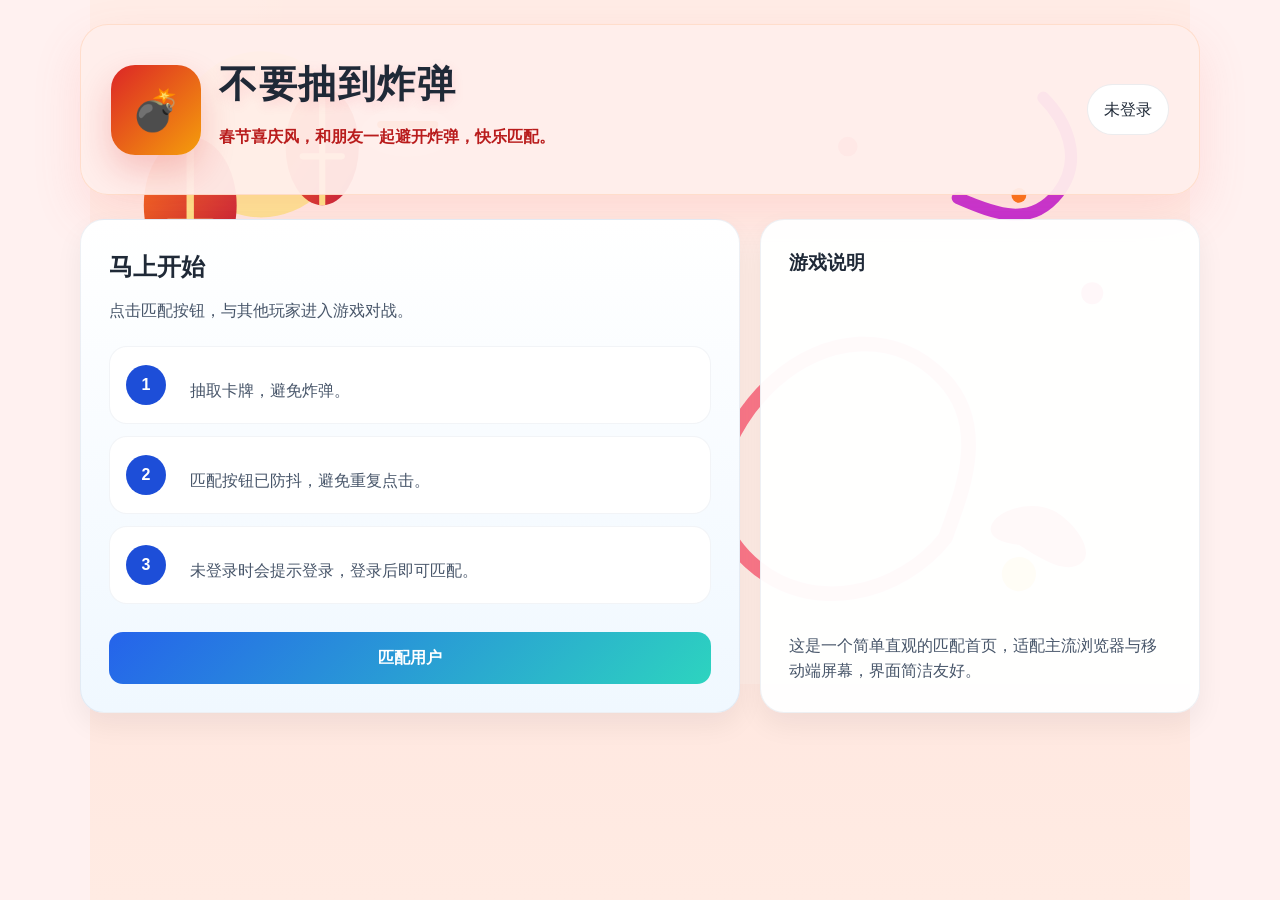
==== game.html @ c9040be9 "feat: implement card game features (Issues #8, #9, #10, #11) - Add deck pile with 28 cards and 8 car" ====
<!DOCTYPE html>
<html lang="zh-CN">
<head>
  <meta charset="UTF-8" />
  <meta name="viewport" content="width=device-width, initial-scale=1.0" />
  <title>游戏房间 - 不要抽到炸弹</title>
  <link rel="stylesheet" href="styles.css" />
</head>
<body data-page="game">
  <div class="page-shell">
    <header class="hero">
      <div class="brand">
        <div class="logo">💣</div>
        <div>
          <h1>游戏房间</h1>
          <p class="tagline">匹配完成，准备进入下一局。</p>
        </div>
      </div>
      <div class="user-panel" id="userPanel"></div>
    </header>

    <main class="content">
      <section class="game-table-container">
        <!-- 游戏区域：包含牌桌和玩家 -->
        <div class="game-area">
          <!-- 游戏状态信息 -->
          <div class="game-status-bar">
            <div class="status-item">
              <span class="status-label">游戏进度:</span>
              <span class="status-value" id="gameProgress">等待开始</span>
            </div>
            <div class="status-item">
              <span class="status-label">当前回合:</span>
              <span class="status-value" id="currentTurn">-</span>
            </div>
            <div class="status-item">
              <span class="status-label">在线人数:</span>
              <span class="status-value" id="onlineCount">5/5</span>
            </div>
          </div>
          
          <!-- 玩家环形分布（牌桌外围） -->
          <div class="players-circle" id="playersCircle">
            <!-- 玩家将通过 JavaScript 动态生成 -->
          </div>
          
          <!-- 牌桌区域（居中） -->
          <div class="game-table">
            <!-- 底牌堆区域（左侧） -->
            <div class="deck-pile" id="deckPile">
              <div class="deck-stack" id="deckStack">
                <!-- 卡牌堆叠将通过 JavaScript 动态生成 -->
              </div>
              <div class="deck-count" id="deckCount">
                <span class="deck-number">28</span>
              </div>
            </div>
            
            <!-- 出牌公示区（右侧，Issue #11） -->
            <div class="play-area" id="playArea">
              <div class="played-cards-container" id="playedCardsContainer">
                <!-- 已打出的牌将在这里显示 -->
              </div>
            </div>
          </div>
          
          <!-- 当前玩家指示器（箭头） -->
          <div class="turn-indicator" id="turnIndicator">
            <div class="arrow">▼</div>
          </div>
        </div>
        
        <!-- 游戏控制按钮（手牌区上方） -->
        <div class="game-controls">
          <button class="primary-button action-btn" id="drawCardBtn" disabled>抽牌</button>
          <button class="secondary-button action-btn" id="playCardBtn" disabled>出牌</button>
          <button class="tertiary-button action-btn" id="leaveRoomBtn">离开房间</button>
        </div>
        
        <!-- 手牌区域（中间位置） -->
        <div class="hand-area" id="handArea">
          <h3>我的手牌</h3>
          <div class="hand-cards" id="handCards">
            <!-- 手牌将在这里显示 -->
          </div>
          <div class="card-count">剩余卡牌: <span id="cardCount">0</span></div>
        </div>
      </section>
    </main>
  </div>

  <script src="main.js"></script>
</body>
</html>
---- styles.css ----
:root {
  color-scheme: light;
  font-family: "Noto Sans SC", "Segoe UI", Roboto, Arial, sans-serif;
  background-color: #f7f8fc;
  color: #1f2937;
  font-size: 16px;
}

* {
  box-sizing: border-box;
}

html,
body {
  margin: 0;
  min-height: 100%;
}

body {
  min-height: 100vh;
  background-color: #fff1f0;
  background-image:
    url('background-festival.svg'),
    radial-gradient(circle at top left, rgba(255, 255, 255, 0.9), transparent 24%),
    linear-gradient(180deg, #fff1f0 0%, #ffe3dc 42%, #ffebe3 100%);
  background-repeat: no-repeat;
  background-position: top center;
  background-size: 1100px auto;
  line-height: 1.6;
}

.page-shell {
  width: min(1120px, calc(100% - 24px));
  margin: 0 auto;
  padding: 24px 0 40px;
}

.hero {
  display: flex;
  align-items: center;
  justify-content: space-between;
  gap: 20px;
  padding: 28px 30px;
  border-radius: 28px;
  background: rgba(255, 239, 235, 0.95);
  border: 1px solid rgba(251, 146, 60, 0.18);
  box-shadow: 0 20px 50px rgba(245, 101, 100, 0.14);
}

.brand {
  display: flex;
  align-items: center;
  gap: 18px;
}

.logo {
  width: 90px;
  height: 90px;
  border-radius: 24px;
  display: grid;
  place-items: center;
  font-size: 40px;
  background: linear-gradient(135deg, #dc2626 0%, #f59e0b 100%);
  color: #fff;
  box-shadow: 0 16px 34px rgba(220, 38, 38, 0.22);
}

.hero h1,
.hero h2,
.section-head h2,
.tips-card h3 {
  margin: 0;
}

.hero h1 {
  letter-spacing: 0.04em;
  text-shadow: 0 4px 12px rgba(244, 63, 94, 0.15);
  font-size: clamp(2rem, 3vw, 3rem);
}

.tagline {
  margin-top: 10px;
  max-width: 520px;
  color: #b91c1c;
  font-weight: 600;
}

.user-panel {
  min-width: 180px;
  display: flex;
  justify-content: flex-end;
}

.user-badge {
  display: inline-flex;
  align-items: center;
  gap: 12px;
  padding: 12px 16px;
  border-radius: 999px;
  border: 1px solid rgba(15, 23, 42, 0.08);
  background: #ffffff;
}

.user-avatar {
  width: 46px;
  height: 46px;
  border-radius: 50%;
  object-fit: cover;
  border: 2px solid #fff;
  box-shadow: 0 8px 24px rgba(15, 23, 42, 0.08);
}

.user-name {
  font-weight: 700;
  color: #111827;
}

.content {
  display: grid;
  grid-template-columns: 1.2fr 0.8fr;
  gap: 20px;
  margin-top: 24px;
}

/* Game page uses full width */
body[data-page="game"] .content {
  grid-template-columns: 1fr;
}

/* Countdown page uses full width */
body[data-page="countdown"] .content {
  grid-template-columns: 1fr;
}

/* Match page uses full width */
body[data-page="match"] .content {
  grid-template-columns: 1fr;
}

.card {
  border-radius: 24px;
  padding: 28px;
  background: rgba(255, 255, 255, 0.96);
  border: 1px solid rgba(148, 163, 184, 0.16);
  box-shadow: 0 12px 28px rgba(15, 23, 42, 0.06);
}

.highlight {
  background: linear-gradient(180deg, #ffffff 0%, #f0f8ff 100%);
}

.section-head p,
.rule-list p,
.tips-card p,
.match-status p {
  margin: 12px 0 0;
  color: #475569;
}

.rule-list {
  display: grid;
  gap: 12px;
  margin: 22px 0 28px;
}

.rule-item {
  display: grid;
  grid-template-columns: 48px 1fr;
  gap: 16px;
  align-items: center;
  padding: 18px 18px 18px 16px;
  border-radius: 18px;
  background: #ffffff;
  border: 1px solid rgba(148, 163, 184, 0.12);
}

.rule-item strong {
  display: inline-flex;
  align-items: center;
  justify-content: center;
  width: 40px;
  height: 40px;
  border-radius: 50%;
  background: #1d4ed8;
  color: #fff;
  font-size: 1rem;
}

.primary-button,
.secondary-button,
.tertiary-button {
  display: inline-flex;
  align-items: center;
  justify-content: center;
  width: 100%;
  min-height: 52px;
  border: none;
  border-radius: 14px;
  font-size: 1rem;
  font-weight: 700;
  cursor: pointer;
  transition: transform 0.16s ease, background-color 0.16s ease, opacity 0.16s ease;
}

.primary-button {
  background: linear-gradient(135deg, #2563eb 0%, #2dd4bf 100%);
  color: #fff;
}

.secondary-button {
  background: linear-gradient(135deg, #f59e0b 0%, #f97316 100%);
  color: #fff;
}

.tertiary-button {
  background: #eef2ff;
  color: #6b7280;
}

.primary-button:hover,
.secondary-button:hover,
.tertiary-button:hover {
  transform: translateY(-1px);
}

.primary-button:disabled,
.secondary-button:disabled {
  opacity: 0.6;
  cursor: not-allowed;
}

.tips-card {
  display: flex;
  flex-direction: column;
  justify-content: space-between;
}

.tips-card h3 {
  margin-bottom: 14px;
  font-size: 1.2rem;
}

.match-status {
  display: flex;
  flex-direction: column;
  gap: 18px;
}

.match-card {
  display: grid;
  gap: 18px;
}

.match-head {
  display: flex;
  align-items: center;
  justify-content: space-between;
  gap: 16px;
}

.progress-track {
  width: 100%;
  height: 16px;
  border-radius: 999px;
  background: #e2e8f0;
  overflow: hidden;
}

.progress-fill {
  width: 0;
  height: 100%;
  border-radius: 999px;
  background: linear-gradient(90deg, #3b82f6, #14b8a6);
  transition: width 0.35s ease;
}

.player-grid {
  display: grid;
  gap: 14px;
  grid-template-columns: repeat(2, minmax(0, 1fr));
}

.player-card {
  display: flex;
  align-items: center;
  gap: 14px;
  padding: 16px;
  border-radius: 18px;
  background: #f8fafc;
  border: 1px solid rgba(148, 163, 184, 0.18);
}

.player-card.player-self {
  background: linear-gradient(180deg, rgba(59,130,246,0.12), rgba(255,255,255,0.9));
}

.player-card.placeholder {
  opacity: 0.78;
}

.player-avatar {
  width: 52px;
  height: 52px;
  border-radius: 50%;
  object-fit: cover;
  background: #e2e8f0;
}

.placeholder-circle {
  width: 52px;
  height: 52px;
  border-radius: 50%;
  background: linear-gradient(135deg, #e2e8f0 0%, #cbd5e1 100%);
}

.player-info strong {
  display: block;
  font-size: 1rem;
  color: #0f172a;
}

.player-info span {
  color: #475569;
  font-size: 0.95rem;
}

.match-footer {
  display: flex;
  flex-wrap: wrap;
  gap: 12px;
}

.countdown-card {
  display: grid;
  gap: 20px;
  text-align: center;
}

.countdown-card .player-grid {
  grid-template-columns: repeat(3, minmax(0, 1fr));
}

.countdown-circle {
  width: 140px;
  height: 140px;
  margin: 0 auto;
  border-radius: 50%;
  display: grid;
  place-items: center;
  background: radial-gradient(circle, rgba(56,189,248,0.22) 0%, rgba(14,165,233,0.08) 70%);
  box-shadow: inset 0 0 0 1px rgba(56,189,248,0.12);
}

.countdown-circle span {
  font-size: 3.2rem;
  font-weight: 800;
  color: #0f172a;
}

/* ========== Game Room Styles ========== */
.game-table-container {
  display: flex;
  flex-direction: column;
  gap: 24px;
  padding: 20px;
}

.game-area {
  position: relative;
  width: 100%;
  max-width: 900px;
  height: 650px;
  margin: 0 auto;
}

.game-status-bar {
  display: flex;
  justify-content: center;
  gap: 32px;
  padding: 12px 24px;
  background: rgba(255, 255, 255, 0.95);
  border-radius: 16px;
  box-shadow: 0 4px 12px rgba(0, 0, 0, 0.08);
  margin-bottom: 16px;
  flex-wrap: wrap;
}

.status-item {
  display: flex;
  align-items: center;
  gap: 8px;
  font-size: 0.95rem;
}

.status-label {
  color: #6b7280;
  font-weight: 500;
}

.status-value {
  color: #1f2937;
  font-weight: 700;
}

.game-table {
  position: absolute;
  top: 50%;
  left: 50%;
  transform: translate(-50%, -50%);
  width: 450px;
  height: 450px;
  background: radial-gradient(ellipse at center, #2d5016 0%, #1a3a0a 70%);
  border-radius: 50%;
  border: 12px solid #8b4513;
  box-shadow: 
    0 0 0 8px #654321,
    0 20px 60px rgba(0, 0, 0, 0.4),
    inset 0 0 100px rgba(0, 0, 0, 0.3);
  z-index: 5;
  display: flex;
  align-items: flex-start; /* 顶部对齐 */
  justify-content: space-between;
  padding: 120px 50px 0; /* 增加上内边距使整体更居中 */
}

/* 中央装饰背景（不阻挡点击） */
.table-center-decoration {
  position: absolute;
  top: 50%;
  left: 50%;
  transform: translate(-50%, -50%);
  text-align: center;
  pointer-events: none; /* 不阻挡鼠标事件 */
  opacity: 0.3; /* 半透明，作为背景装饰 */
  z-index: 0;
}

.table-message {
  color: rgba(255, 255, 255, 0.4);
  font-size: 1rem;
  margin: 0;
}

.table-center {
  position: absolute;
  top: 50%;
  left: 50%;
  transform: translate(-50%, -50%);
  text-align: center;
  z-index: 10;
}

.deck-area {
  display: flex;
  flex-direction: column;
  align-items: center;
  gap: 12px;
}

/* 底牌堆样式 */
.deck-pile {
  display: flex;
  flex-direction: column;
  align-items: center;
  gap: 10px; /* 减小间距使布局更紧凑 */
  position: relative;
  z-index: 10;
}

.deck-stack {
  position: relative;
  width: 90px;
  height: 120px;
}

.deck-card {
  position: absolute;
  width: 90px;
  height: 120px;
  background: linear-gradient(135deg, #1e40af 0%, #3b82f6 50%, #1e40af 100%);
  border-radius: 8px;
  border: 3px solid #fff;
  box-shadow: 
    0 2px 8px rgba(0, 0, 0, 0.3),
    inset 0 0 20px rgba(255, 255, 255, 0.1);
  display: flex;
  align-items: center;
  justify-content: center;
  transition: all 0.3s ease;
}

/* 扑克牌背面图案 */
.deck-card::before {
  content: '';
  position: absolute;
  top: 50%;
  left: 50%;
  transform: translate(-50%, -50%);
  width: 70px;
  height: 100px;
  background: repeating-linear-gradient(
    45deg,
    rgba(255, 255, 255, 0.1) 0px,
    rgba(255, 255, 255, 0.1) 2px,
    transparent 2px,
    transparent 8px
  );
  border-radius: 4px;
  border: 2px solid rgba(255, 255, 255, 0.3);
}

/* 卡牌堆叠效果 - 每层偏移 */
.deck-stack .deck-card:nth-child(1) { transform: translate(0, 0); z-index: 1; }
.deck-stack .deck-card:nth-child(2) { transform: translate(2px, -2px); z-index: 2; }
.deck-stack .deck-card:nth-child(3) { transform: translate(4px, -4px); z-index: 3; }
.deck-stack .deck-card:nth-child(4) { transform: translate(6px, -6px); z-index: 4; }
.deck-stack .deck-card:nth-child(5) { transform: translate(8px, -8px); z-index: 5; }
.deck-stack .deck-card:nth-child(n+6) { transform: translate(10px, -10px); z-index: 6; }

.deck-count {
  background: rgba(255, 255, 255, 0.95);
  padding: 6px 16px;
  border-radius: 20px;
  box-shadow: 0 4px 12px rgba(0, 0, 0, 0.2);
  text-align: center;
}

.deck-number {
  font-size: 1.4rem;
  font-weight: 800;
  color: #1e40af;
  display: inline-block;
  transition: all 0.3s ease;
}

.deck-number.update {
  animation: countUpdate 0.4s ease-out;
}

@keyframes countUpdate {
  0% { transform: scale(1); }
  50% { transform: scale(1.3); color: #ef4444; }
  100% { transform: scale(1); }
}

/* 抽牌动画 */
@keyframes drawCard {
  0% { 
    transform: translate(10px, -10px) scale(1);
    opacity: 1;
  }
  50% {
    transform: translate(0, -50px) scale(1.1);
    opacity: 0.8;
  }
  100% { 
    transform: translate(-100px, -150px) scale(0.8);
    opacity: 0;
  }
}

.deck-card.drawing {
  animation: drawCard 0.6s ease-out forwards;
}

/* 8种牌型卡通图案样式 */
.card-type-badge {
  position: absolute;
  top: 50%;
  left: 50%;
  transform: translate(-50%, -50%);
  width: 60px;
  height: 60px;
  border-radius: 50%;
  display: flex;
  align-items: center;
  justify-content: center;
  font-size: 2rem;
  background: rgba(255, 255, 255, 0.95);
  box-shadow: 0 4px 12px rgba(0, 0, 0, 0.2);
  z-index: 10;
}

/* 炸弹 - 红色 */
.card-type-badge.bomb { background: linear-gradient(135deg, #ef4444 0%, #dc2626 100%); }
/* 洛阳铲 - 棕色 */
.card-type-badge.shovel { background: linear-gradient(135deg, #92400e 0%, #78350f 100%); }
/* 明察秋毫 - 蓝色 */
.card-type-badge.clear-sight { background: linear-gradient(135deg, #3b82f6 0%, #2563eb 100%); }
/* 顺手牵羊 - 绿色 */
.card-type-badge.steal { background: linear-gradient(135deg, #10b981 0%, #059669 100%); }
/* 回马枪 - 橙色 */
.card-type-badge.counter-attack { background: linear-gradient(135deg, #f59e0b 0%, #d97706 100%); }
/* 休养生息 - 紫色 */
.card-type-badge.recover { background: linear-gradient(135deg, #8b5cf6 0%, #7c3aed 100%); }
/* 偷梁换柱 - 青色 */
.card-type-badge.swap { background: linear-gradient(135deg, #06b6d4 0%, #0891b2 100%); }
/* 栽赃嫁祸 - 粉色 */
.card-type-badge.frame { background: linear-gradient(135deg, #ec4899 0%, #db2777 100%); }

/* 牌型展示区域 */
.card-type-display {
  display: flex;
  gap: 6px;
  flex-wrap: wrap;
  justify-content: center;
  margin-top: 4px;
}

.card-type-icon {
  width: 32px;
  height: 32px;
  border-radius: 50%;
  display: flex;
  align-items: center;
  justify-content: center;
  font-size: 1rem;
  color: #fff;
  box-shadow: 0 2px 8px rgba(0, 0, 0, 0.2);
  transition: all 0.3s ease;
  cursor: pointer;
}

.card-type-icon:hover {
  transform: scale(1.2);
  box-shadow: 0 4px 16px rgba(0, 0, 0, 0.3);
}

.card-deck {
  font-size: 4rem;
  animation: pulse 2s ease-in-out infinite;
  filter: drop-shadow(0 4px 8px rgba(0, 0, 0, 0.3));
}

@keyframes pulse {
  0%, 100% { transform: scale(1); }
  50% { transform: scale(1.05); }
}

.table-message {
  color: #fff;
  font-size: 1.1rem;
  font-weight: 600;
  text-shadow: 0 2px 4px rgba(0, 0, 0, 0.5);
  margin: 0;
}

/* 出牌公示区（Issue #11） */
.play-area {
  display: flex;
  flex-direction: column;
  align-items: center;
  gap: 8px;
  padding: 12px;
  background: rgba(255, 255, 255, 0.1);
  border-radius: 12px;
  min-height: 110px;
  width: 130px;
  z-index: 10;
}

.played-cards-container {
  display: flex;
  gap: 8px;
  flex-wrap: wrap;
  justify-content: center;
  align-items: center;
  min-height: 90px;
}

.played-card {
  position: relative;
  width: 60px;
  height: 90px;
  background: linear-gradient(135deg, #fff 0%, #f0f0f0 100%);
  border: 2px solid #ddd;
  border-radius: 8px;
  display: flex;
  flex-direction: column;
  align-items: center;
  justify-content: center;
  font-size: 1.5rem;
  box-shadow: 0 2px 6px rgba(0, 0, 0, 0.15);
  animation: playCardFly 0.6s ease-out;
  transition: all 0.3s ease;
  gap: 2px;
  padding: 4px;
}

.played-card .card-icon {
  font-size: 1.8rem;
  line-height: 1;
}

.played-card .card-name {
  font-size: 0.6rem;
  color: #666;
  line-height: 1;
  white-space: nowrap;
  overflow: hidden;
  text-overflow: ellipsis;
  max-width: 100%;
}

.played-card.latest {
  transform: scale(1.1);
  border-color: #fbbf24;
  box-shadow: 0 0 12px rgba(251, 191, 36, 0.6);
  z-index: 10;
}

.played-card.special-effect {
  animation: playCardFly 0.6s ease-out, specialPulse 1s ease-in-out infinite;
}

@keyframes playCardFly {
  0% {
    opacity: 0;
    transform: translateY(-30px) scale(0.5) rotate(-10deg);
  }
  60% {
    transform: translateY(5px) scale(1.1) rotate(2deg);
  }
  100% {
    opacity: 1;
    transform: translateY(0) scale(1) rotate(0deg);
  }
}

@keyframes specialPulse {
  0%, 100% {
    box-shadow: 0 0 12px rgba(251, 191, 36, 0.6);
  }
  50% {
    box-shadow: 0 0 20px rgba(251, 191, 36, 0.9), 0 0 30px rgba(239, 68, 68, 0.4);
  }
}

.last-play-info {
  display: none; /* 隐藏出牌玩家信息 */
}

.last-play-info .player-avatar-small {
  width: 20px;
  height: 20px;
  border-radius: 50%;
  border: 2px solid #fff;
}

.players-circle {
  position: absolute;
  width: 100%;
  height: 100%;
  top: 0;
  left: 0;
  z-index: 10;
}

.player-position {
  position: absolute;
  display: flex;
  flex-direction: column;
  align-items: center;
  gap: 8px;
  transition: all 0.3s ease;
}

.player-position .player-avatar-wrapper {
  position: relative;
  width: 90px;
  height: 90px;
}

.player-position .player-avatar {
  width: 100%;
  height: 100%;
  border-radius: 50%;
  object-fit: cover;
  border: 4px solid #fff;
  box-shadow: 0 8px 20px rgba(0, 0, 0, 0.3);
  transition: all 0.3s ease;
}

.hand-count-badge {
  position: absolute;
  top: -8px;
  right: -8px;
  min-width: 28px;
  height: 28px;
  background: linear-gradient(135deg, #ef4444 0%, #dc2626 100%);
  color: #fff;
  border-radius: 50%;
  display: flex;
  align-items: center;
  justify-content: center;
  font-size: 0.85rem;
  font-weight: 700;
  border: 3px solid #fff;
  box-shadow: 0 4px 12px rgba(239, 68, 68, 0.4);
  animation: badgePop 0.3s ease-out;
}

@keyframes badgePop {
  0% { transform: scale(0); }
  50% { transform: scale(1.2); }
  100% { transform: scale(1); }
}

.online-status {
  position: absolute;
  bottom: 4px;
  right: 4px;
  width: 14px;
  height: 14px;
  border-radius: 50%;
  border: 2px solid #fff;
  z-index: 20;
}

.online-status.online {
  background: linear-gradient(135deg, #10b981 0%, #059669 100%);
  box-shadow: 0 0 8px rgba(16, 185, 129, 0.6);
}

.online-status.offline {
  background: linear-gradient(135deg, #ef4444 0%, #dc2626 100%);
  box-shadow: 0 0 8px rgba(239, 68, 68, 0.6);
}

.offline-tag {
  position: absolute;
  bottom: -20px;
  left: 50%;
  transform: translateX(-50%);
  background: rgba(239, 68, 68, 0.9);
  color: #fff;
  padding: 2px 8px;
  border-radius: 10px;
  font-size: 0.7rem;
  font-weight: 700;
  white-space: nowrap;
}

.player-position.player-self .player-avatar {
  border-color: #fbbf24;
  box-shadow: 0 0 20px rgba(251, 191, 36, 0.6), 0 8px 20px rgba(0, 0, 0, 0.3);
  transform: scale(1.1);
}

.player-position.current-turn .player-avatar {
  animation: glow 1.5s ease-in-out infinite;
}

@keyframes glow {
  0%, 100% { 
    box-shadow: 0 0 20px rgba(59, 130, 246, 0.6), 0 8px 20px rgba(0, 0, 0, 0.3);
  }
  50% { 
    box-shadow: 0 0 30px rgba(59, 130, 246, 0.9), 0 8px 20px rgba(0, 0, 0, 0.3);
  }
}

.player-name-tag {
  background: rgba(0, 0, 0, 0.7);
  color: #fff;
  padding: 4px 12px;
  border-radius: 12px;
  font-size: 0.9rem;
  font-weight: 600;
  white-space: nowrap;
  backdrop-filter: blur(4px);
}

.player-position.player-self .player-name-tag {
  background: rgba(251, 191, 36, 0.9);
  color: #000;
}

.turn-indicator {
  position: absolute;
  width: 50px;
  height: 50px;
  display: flex;
  align-items: center;
  justify-content: center;
  transition: all 0.5s cubic-bezier(0.4, 0, 0.2, 1);
  z-index: 20;
  background: rgba(251, 191, 36, 0.2);
  border-radius: 50%;
  backdrop-filter: blur(4px);
}

.turn-indicator .arrow {
  font-size: 2.8rem;
  color: #fbbf24;
  filter: drop-shadow(0 4px 8px rgba(0, 0, 0, 0.5));
  animation: rotateArrow 3s linear infinite;
}

@keyframes rotateArrow {
  0% { transform: rotate(0deg); }
  100% { transform: rotate(360deg); }
}

.hand-area {
  background: rgba(255, 255, 255, 0.95);
  border-radius: 20px;
  padding: 20px;
  box-shadow: 0 8px 24px rgba(0, 0, 0, 0.1);
  transition: all 0.3s ease;
}

.hand-area.current-turn-highlight {
  background: linear-gradient(135deg, rgba(251, 191, 36, 0.15) 0%, rgba(255, 255, 255, 0.95) 100%);
  box-shadow: 0 8px 32px rgba(251, 191, 36, 0.3), 0 0 0 3px rgba(251, 191, 36, 0.5);
  transform: scale(1.02);
}

.hand-area h3 {
  margin: 0 0 16px 0;
  color: #1f2937;
  font-size: 1.3rem;
}

.hand-cards {
  display: flex;
  flex-wrap: wrap;
  gap: 12px;
  min-height: 100px;
  align-items: center;
  justify-content: center;
}

.hand-card {
  width: 60px;
  height: 90px;
  background: linear-gradient(135deg, #fff 0%, #f0f0f0 100%);
  border: 2px solid #ddd;
  border-radius: 8px;
  display: flex;
  flex-direction: column;
  align-items: center;
  justify-content: center;
  font-size: 2rem;
  box-shadow: 0 4px 8px rgba(0, 0, 0, 0.1);
  transition: transform 0.2s ease, border-color 0.2s ease, box-shadow 0.2s ease;
  cursor: pointer;
  gap: 2px;
  padding: 4px;
}

.hand-card .card-icon {
  font-size: 1.8rem;
  line-height: 1;
}

.hand-card .card-name {
  font-size: 0.6rem;
  color: #666;
  line-height: 1;
  white-space: nowrap;
  overflow: hidden;
  text-overflow: ellipsis;
  max-width: 100%;
}

.hand-card:hover {
  transform: translateY(-8px) rotate(-5deg);
}

.hand-card.selected {
  border-color: #3b82f6;
  box-shadow: 0 0 12px rgba(59, 130, 246, 0.6);
  transform: translateY(-12px);
}

.hand-card.dealt {
  animation: none;
}

@keyframes dealCard {
  0% {
    opacity: 0;
    transform: translateY(-250px) rotate(-10deg) scale(0.8);
  }
  60% {
    transform: translateY(10px) rotate(2deg) scale(1.05);
  }
  100% {
    opacity: 1;
    transform: translateY(0) rotate(0) scale(1);
  }
}

@keyframes playCard {
  0% {
    opacity: 1;
    transform: translateY(0) rotate(0) scale(1);
  }
  50% {
    transform: translateY(-80px) rotate(10deg) scale(1.2);
    opacity: 0.8;
  }
  100% {
    opacity: 0;
    transform: translateY(-150px) rotate(20deg) scale(0.5);
  }
}

.card-count {
  margin-top: 12px;
  text-align: center;
  color: #6b7280;
  font-weight: 600;
}

.game-controls {
  display: flex;
  gap: 16px;
  justify-content: center;
  align-items: center;
  flex-wrap: wrap;
}

.action-btn {
  min-width: 120px;
  width: auto;
  padding: 0 24px;
}

.action-group {
  margin-top: 24px;
}

.modal-mask {
  position: fixed;
  inset: 0;
  background: rgba(15, 23, 42, 0.52);
  display: grid;
  place-items: center;
  z-index: 20;
}

.hidden {
  display: none !important;
}

.modal-card {
  width: min(420px, calc(100% - 32px));
  padding: 28px 24px;
  background: #ffffff;
  border-radius: 24px;
  box-shadow: 0 28px 60px rgba(15, 23, 42, 0.16);
  position: relative;
}

.close-button {
  position: absolute;
  right: 16px;
  top: 16px;
  width: 36px;
  height: 36px;
  border: none;
  border-radius: 50%;
  background: #f1f5f9;
  color: #334155;
  font-size: 1.3rem;
  cursor: pointer;
}

#loginForm {
  display: grid;
  gap: 16px;
  margin-top: 20px;
}

#loginForm label {
  display: grid;
  gap: 8px;
  font-weight: 600;
  color: #0f172a;
}

#loginForm input {
  width: 100%;
  min-height: 46px;
  padding: 12px 14px;
  border-radius: 14px;
  border: 1px solid rgba(148, 163, 184, 0.38);
  background: #f8fafc;
  color: #0f172a;
}

#loginForm input:focus {
  outline: 2px solid rgba(59, 130, 246, 0.3);
}

.small-note {
  margin-top: 10px;
  color: #64748b;
  font-size: 0.93rem;
}

@media (max-width: 820px) {
  .hero,
  .content {
    flex-direction: column;
  }

  .hero {
    align-items: flex-start;
  }

  .content {
    grid-template-columns: 1fr;
  }

  .user-panel {
    width: 100%;
    justify-content: flex-start;
  }
  
  /* Game Room Responsive */
  .game-area {
    height: 550px;
    max-width: 700px;
  }
  
  .game-table {
    width: 380px;
    height: 380px;
  }
  
  .player-position .player-avatar-wrapper {
    width: 80px;
    height: 80px;
  }
  
  .hand-count-badge {
    min-width: 24px;
    height: 24px;
    font-size: 0.75rem;
    border-width: 2px;
  }
}

@media (max-width: 520px) {
  .page-shell {
    padding: 16px 0 32px;
  }

  .hero {
    padding: 20px 18px;
  }

  .logo {
    width: 72px;
    height: 72px;
    font-size: 30px;
  }

  .card {
    padding: 20px;
  }

  .match-head {
    flex-direction: column;
    align-items: flex-start;
  }

  .player-grid {
    grid-template-columns: 1fr;
  }

  .countdown-card .player-grid {
    grid-template-columns: 1fr;
  }

  .countdown-circle {
    width: 120px;
    height: 120px;
  }

  .rule-item {
    grid-template-columns: 40px 1fr;
    padding: 16px;
  }

  .primary-button,
  .secondary-button {
    min-height: 48px;
  }
  
  /* Game Room Mobile */
  .game-area {
    height: 450px;
    max-width: 100%;
  }
  
  .game-table {
    width: 300px;
    height: 300px;
    border-width: 8px;
  }
  
  .player-position .player-avatar-wrapper {
    width: 70px;
    height: 70px;
  }
  
  .hand-count-badge {
    min-width: 22px;
    height: 22px;
    font-size: 0.7rem;
    border-width: 2px;
    top: -6px;
    right: -6px;
  }
  
  .player-name-tag {
    font-size: 0.75rem;
    padding: 3px 8px;
  }
  
  .card-deck {
    font-size: 3rem;
  }
  
  .table-message {
    font-size: 0.95rem;
  }
  
  .hand-card {
    width: 50px;
    height: 75px;
    font-size: 1.6rem;
  }
  
  .game-controls {
    gap: 12px;
  }
  
  .action-btn {
    min-width: 100px;
    padding: 0 16px;
    font-size: 0.9rem;
  }
  
  /* Issue #8: 底牌堆移动端适配 */
  .deck-stack {
    width: 70px;
    height: 95px;
  }
  
  .deck-card {
    width: 70px;
    height: 95px;
  }
  
  .deck-card::before {
    width: 54px;
    height: 78px;
  }
  
  .deck-number {
    font-size: 1.4rem;
  }
  
  .card-type-icon {
    width: 32px;
    height: 32px;
    font-size: 1rem;
  }
  
  /* 牌桌布局移动端适配 */
  .game-table {
    padding: 110px 40px 0; /* 保持顶部对齐并居中 */
    width: 400px;
    height: 400px;
  }
  
  .deck-pile, .play-area {
    transform: scale(0.9);
  }
}
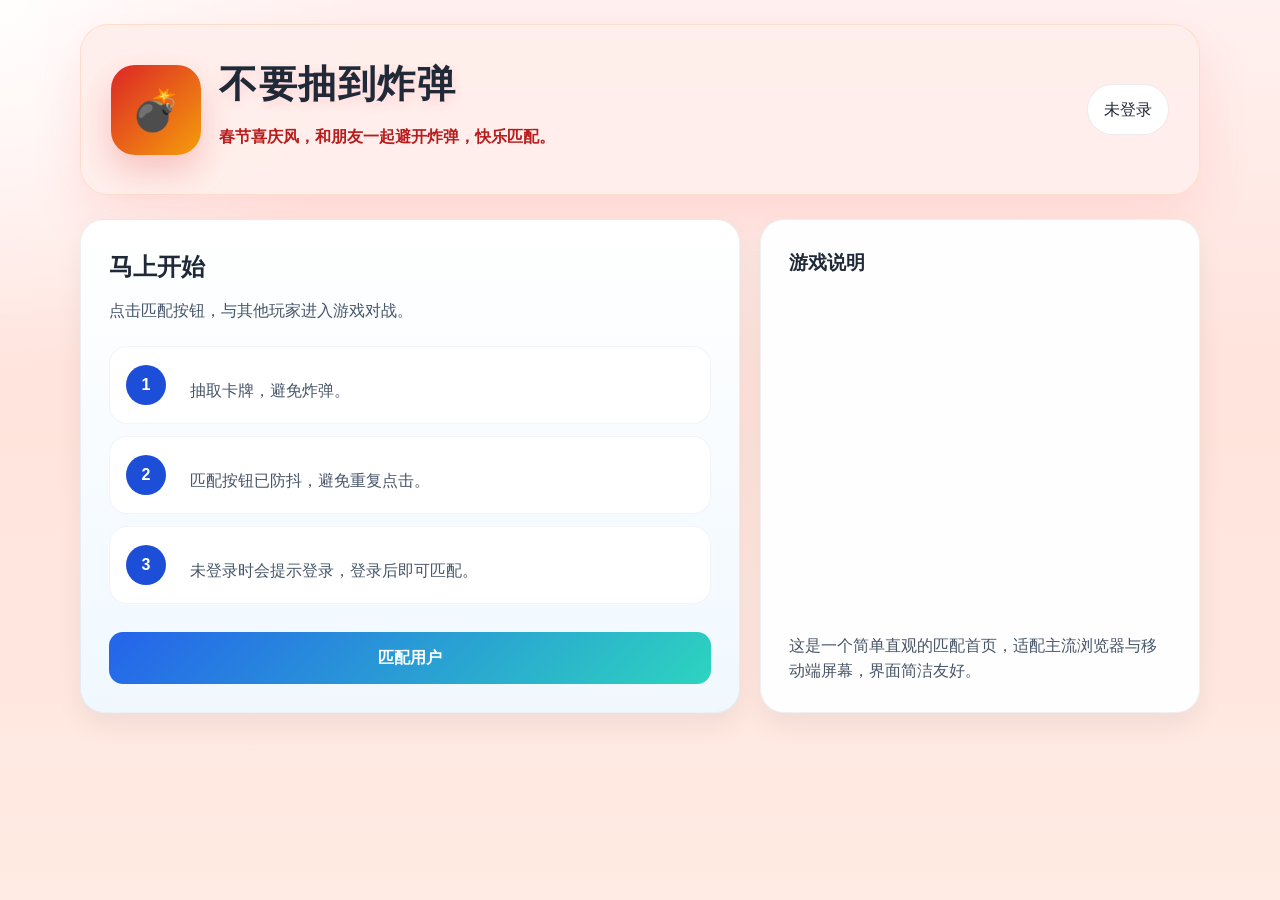
==== commit 93a51b71: "feat: implement turn countdown, auto-play logic and UI optimizations - Implement 5-second turn count" ====
--- a/game.html
+++ b/game.html
@@ -4,7 +4,7 @@
   <meta charset="UTF-8" />
   <meta name="viewport" content="width=device-width, initial-scale=1.0" />
   <title>游戏房间 - 不要抽到炸弹</title>
-  <link rel="stylesheet" href="styles.css" />
+  <link rel="stylesheet" href="styles.css?v=3" />
 </head>
 <body data-page="game">
   <div class="page-shell">
@@ -26,12 +26,12 @@
           <!-- 游戏状态信息 -->
           <div class="game-status-bar">
             <div class="status-item">
-              <span class="status-label">游戏进度:</span>
-              <span class="status-value" id="gameProgress">等待开始</span>
+              <span class="status-label">当前回合:</span>
+              <span class="status-value" id="currentTurn">-</span>
             </div>
             <div class="status-item">
-              <span class="status-label">当前回合:</span>
-              <span class="status-value" id="currentTurn">-</span>
+              <span class="status-label">倒计时:</span>
+              <span class="status-value countdown-timer" id="turnCountdown">5</span>
             </div>
             <div class="status-item">
               <span class="status-label">在线人数:</span>
@@ -89,6 +89,6 @@
     </main>
   </div>
 
-  <script src="main.js"></script>
+  <script src="main.js?v=3"></script>
 </body>
 </html>
--- a/styles.css
+++ b/styles.css
@@ -20,12 +20,10 @@
   min-height: 100vh;
   background-color: #fff1f0;
   background-image:
-    url('background-festival.svg'),
     radial-gradient(circle at top left, rgba(255, 255, 255, 0.9), transparent 24%),
     linear-gradient(180deg, #fff1f0 0%, #ffe3dc 42%, #ffebe3 100%);
   background-repeat: no-repeat;
   background-position: top center;
-  background-size: 1100px auto;
   line-height: 1.6;
 }
 
@@ -395,6 +393,21 @@
 .status-label {
   color: #6b7280;
   font-weight: 500;
+}
+
+.countdown-timer {
+  color: #ef4444;
+  font-weight: 800;
+  transition: all 0.3s ease;
+}
+
+.countdown-timer.warning {
+  animation: pulseRed 1s infinite;
+}
+
+@keyframes pulseRed {
+  0%, 100% { transform: scale(1); color: #ef4444; }
+  50% { transform: scale(1.2); color: #dc2626; }
 }
 
 .status-value {
@@ -671,7 +684,7 @@
 .played-card {
   position: relative;
   width: 60px;
-  height: 90px;
+  height: 95px; /* 稍微增加高度以容纳间距 */
   background: linear-gradient(135deg, #fff 0%, #f0f0f0 100%);
   border: 2px solid #ddd;
   border-radius: 8px;
@@ -683,8 +696,8 @@
   box-shadow: 0 2px 6px rgba(0, 0, 0, 0.15);
   animation: playCardFly 0.6s ease-out;
   transition: all 0.3s ease;
-  gap: 2px;
-  padding: 4px;
+  gap: 4px; /* 增加图标和文字的默认间距 */
+  padding: 6px;
 }
 
 .played-card .card-icon {
@@ -696,6 +709,7 @@
   font-size: 0.6rem;
   color: #666;
   line-height: 1;
+  margin-top: 4px; /* 增加图标和文字的间隔 */
   white-space: nowrap;
   overflow: hidden;
   text-overflow: ellipsis;
@@ -734,6 +748,12 @@
   50% {
     box-shadow: 0 0 20px rgba(251, 191, 36, 0.9), 0 0 30px rgba(239, 68, 68, 0.4);
   }
+}
+
+@keyframes highlightPop {
+  0% { transform: scale(1); box-shadow: 0 8px 24px rgba(0, 0, 0, 0.1); }
+  50% { transform: scale(1.05); box-shadow: 0 0 30px rgba(251, 191, 36, 0.8); }
+  100% { transform: scale(1); box-shadow: 0 8px 24px rgba(0, 0, 0, 0.1); }
 }
 
 .last-play-info {
@@ -933,7 +953,7 @@
 
 .hand-card {
   width: 60px;
-  height: 90px;
+  height: 95px; /* 稍微增加高度以容纳间距 */
   background: linear-gradient(135deg, #fff 0%, #f0f0f0 100%);
   border: 2px solid #ddd;
   border-radius: 8px;
@@ -945,8 +965,8 @@
   box-shadow: 0 4px 8px rgba(0, 0, 0, 0.1);
   transition: transform 0.2s ease, border-color 0.2s ease, box-shadow 0.2s ease;
   cursor: pointer;
-  gap: 2px;
-  padding: 4px;
+  gap: 4px; /* 增加图标和文字的默认间距 */
+  padding: 6px;
 }
 
 .hand-card .card-icon {
@@ -958,6 +978,7 @@
   font-size: 0.6rem;
   color: #666;
   line-height: 1;
+  margin-top: 4px; /* 增加图标和文字的间隔 */
   white-space: nowrap;
   overflow: hidden;
   text-overflow: ellipsis;
@@ -1026,6 +1047,48 @@
   min-width: 120px;
   width: auto;
   padding: 0 24px;
+}
+
+.action-btn.auto-active {
+  background: linear-gradient(135deg, #f59e0b 0%, #d97706 100%);
+  color: #fff;
+  animation: autoPulse 2s infinite;
+}
+
+/* 托管状态标签（Issue #15：改为 Label 形式） */
+.auto-play-label {
+  padding: 8px 16px;
+  background: linear-gradient(135deg, #f59e0b 0%, #d97706 100%);
+  color: #fff;
+  border-radius: 20px;
+  font-weight: 700;
+  font-size: 0.9rem;
+  box-shadow: 0 4px 12px rgba(245, 158, 11, 0.3);
+  animation: autoPulse 2s infinite;
+  display: inline-flex;
+  align-items: center;
+}
+
+/* 头像上的小型托管标签 */
+.auto-play-label-mini {
+  position: absolute;
+  top: -8px;
+  right: -8px;
+  padding: 2px 6px;
+  background: linear-gradient(135deg, #f59e0b 0%, #d97706 100%);
+  color: #fff;
+  border-radius: 10px;
+  font-weight: 700;
+  font-size: 0.6rem;
+  box-shadow: 0 2px 6px rgba(245, 158, 11, 0.4);
+  animation: autoPulse 2s infinite;
+  white-space: nowrap;
+  z-index: 20;
+}
+
+@keyframes autoPulse {
+  0%, 100% { box-shadow: 0 0 0 0 rgba(245, 158, 11, 0.4); }
+  50% { box-shadow: 0 0 0 8px rgba(245, 158, 11, 0); }
 }
 
 .action-group {
